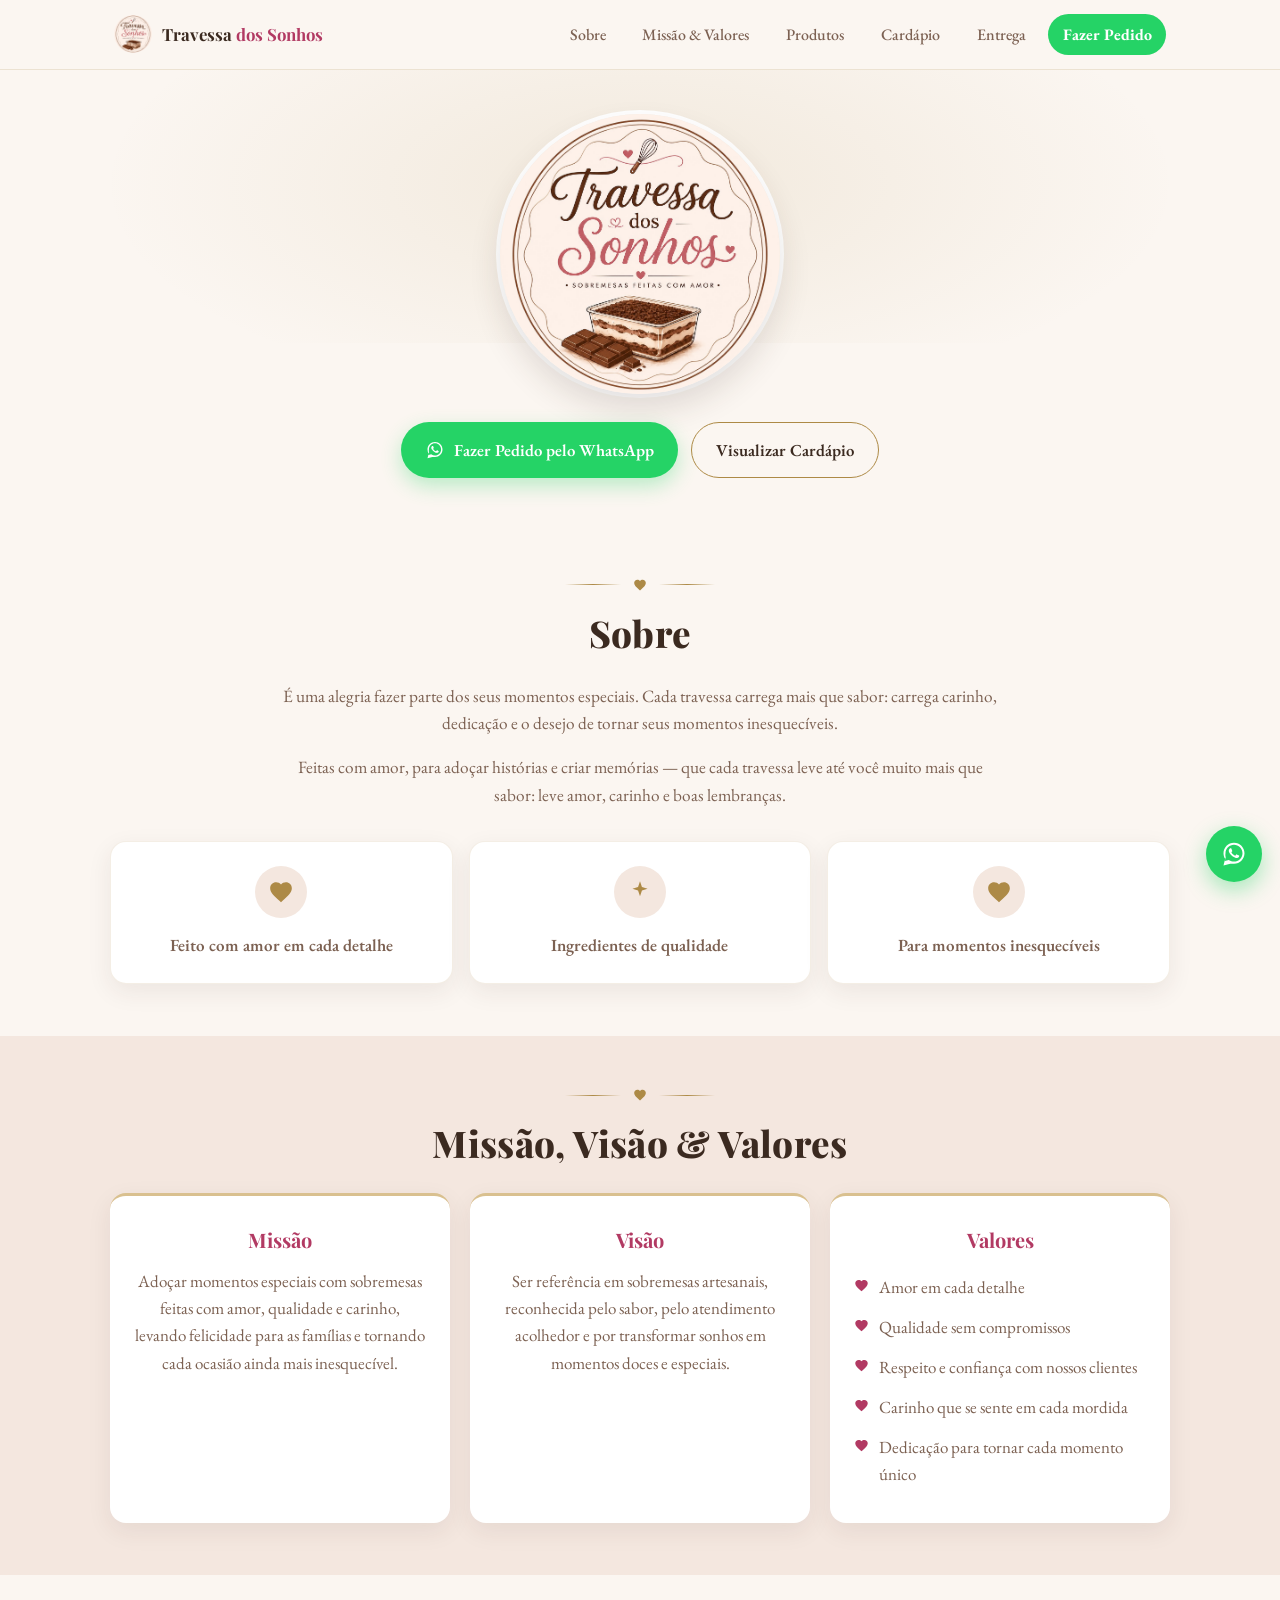
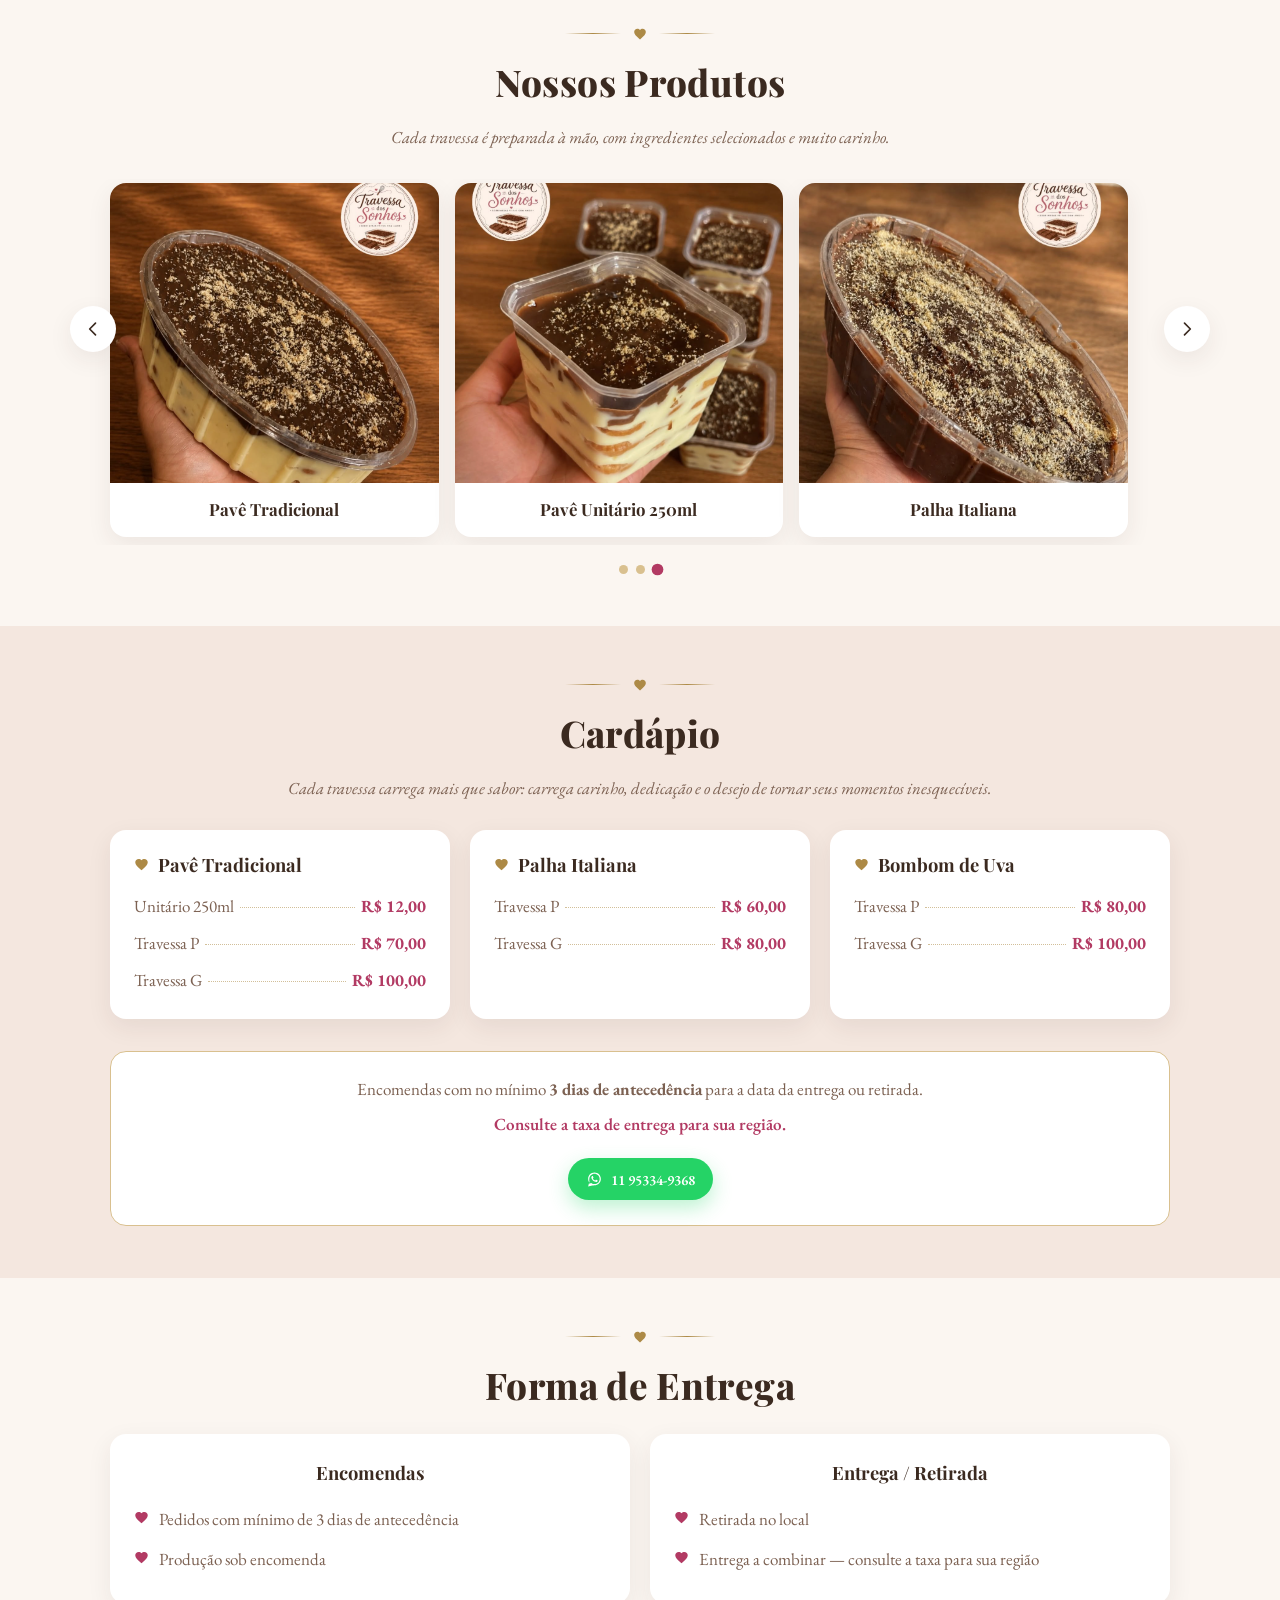
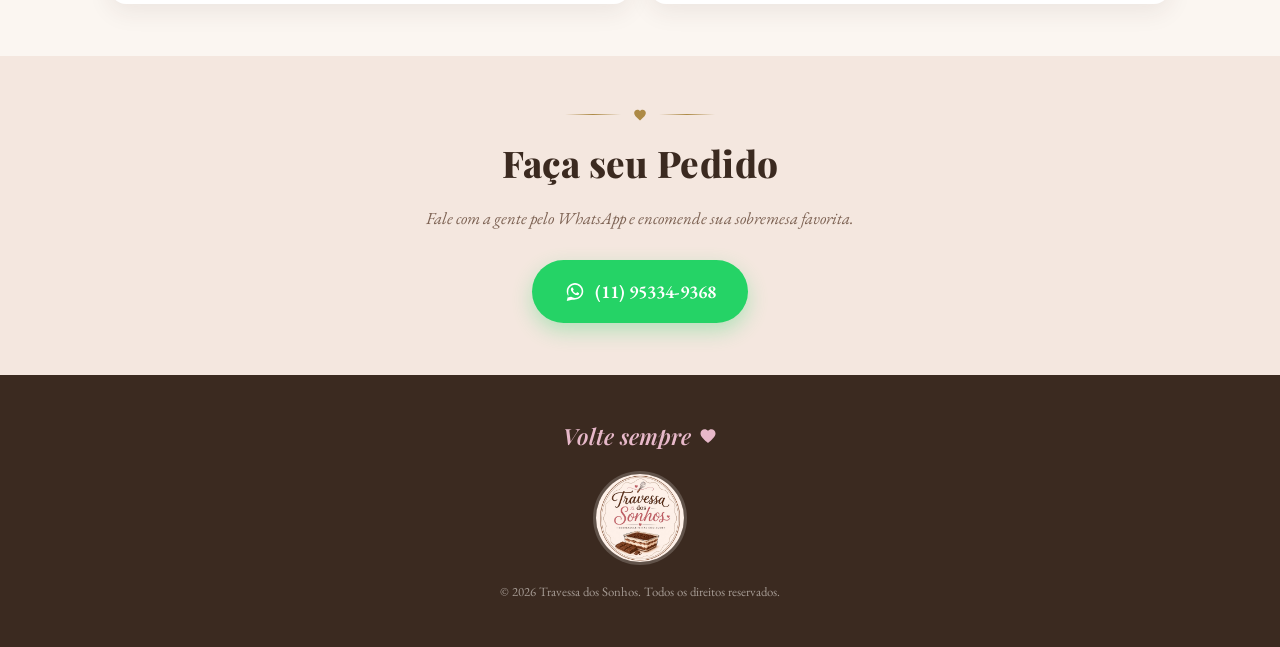
==== travessa-sonhos/index.html @ fc959c84 "Commit initial" ====
<!DOCTYPE html>
<html lang="pt-BR">
<head>
  <meta charset="UTF-8">
  <meta name="viewport" content="width=device-width, initial-scale=1.0">
  <title>Travessa dos Sonhos | Sobremesas Feitas com Amor</title>
  <meta name="description" content="Travessa dos Sonhos — sobremesas artesanais feitas com amor. Pavê Tradicional, Palha Italiana e Bombom de Uva. Peça pelo WhatsApp!">
  <meta name="theme-color" content="#FBF6F1">

  <link rel="icon" type="image/jpeg" href="assets/logo-travessa.jpeg">

  <link rel="preconnect" href="https://fonts.googleapis.com">
  <link rel="preconnect" href="https://fonts.gstatic.com" crossorigin>
  <link href="https://fonts.googleapis.com/css2?family=Playfair+Display:ital,wght@0,600;0,700;0,900;1,600&family=EB+Garamond:ital,wght@0,400;0,500;0,600;1,400&display=swap" rel="stylesheet">

  <link rel="stylesheet" href="css/style.css">
</head>
<body>

  <!-- Sprite de ícones (sem emojis) -->
  <svg style="display:none" aria-hidden="true">
    <symbol id="icon-heart" viewBox="0 0 24 24">
      <path d="M12 21.35l-1.45-1.32C5.4 15.36 2 12.28 2 8.5 2 5.42 4.42 3 7.5 3c1.74 0 3.41.81 4.5 2.09C13.09 3.81 14.76 3 16.5 3 19.58 3 22 5.42 22 8.5c0 3.78-3.4 6.86-8.55 11.54L12 21.35z"/>
    </symbol>
    <symbol id="icon-sparkle" viewBox="0 0 24 24">
      <path d="M12 2l1.8 5.4L19 9l-5.2 1.6L12 16l-1.8-5.4L5 9l5.2-1.6L12 2z"/>
    </symbol>
    <symbol id="icon-whatsapp" viewBox="0 0 32 32">
      <path d="M16.001 3C9.373 3 4 8.373 4 15c0 2.386.7 4.61 1.906 6.475L4 29l7.71-1.878A11.94 11.94 0 0 0 16.001 27C22.628 27 28 21.627 28 15S22.628 3 16.001 3Zm0 21.7c-2.05 0-3.955-.6-5.56-1.633l-.399-.25-4.573 1.114 1.155-4.457-.26-.412A9.65 9.65 0 0 1 6.3 15c0-5.352 4.35-9.7 9.701-9.7 5.352 0 9.7 4.348 9.7 9.7 0 5.352-4.348 9.7-9.7 9.7Zm5.34-7.27c-.293-.147-1.734-.856-2.003-.955-.269-.098-.465-.147-.66.147-.196.293-.758.955-.929 1.15-.171.196-.343.22-.636.074-.293-.147-1.236-.456-2.354-1.454-.87-.776-1.458-1.734-1.629-2.027-.171-.293-.018-.451.129-.598.132-.132.293-.343.44-.514.147-.171.196-.293.293-.489.098-.196.049-.367-.024-.514-.074-.147-.66-1.594-.905-2.183-.238-.572-.48-.494-.66-.503l-.562-.01c-.196 0-.514.073-.783.367-.269.293-1.026 1.003-1.026 2.444 0 1.442 1.05 2.836 1.196 3.032.147.196 2.067 3.157 5.008 4.427.7.302 1.246.482 1.672.617.702.223 1.341.192 1.847.117.563-.084 1.734-.709 1.978-1.393.245-.685.245-1.271.171-1.393-.073-.122-.269-.196-.562-.343Z"/>
    </symbol>
    <symbol id="icon-arrow" viewBox="0 0 24 24">
      <path d="M9 5l7 7-7 7" fill="none" stroke="currentColor" stroke-width="2" stroke-linecap="round" stroke-linejoin="round"/>
    </symbol>
  </svg>

  <!-- Botão flutuante WhatsApp -->
  <a href="https://wa.me/5511953349368?text=Ol%C3%A1!%20Gostaria%20de%20fazer%20um%20pedido%20na%20Travessa%20dos%20Sonhos."
     class="floating-whatsapp" target="_blank" rel="noopener" aria-label="Falar no WhatsApp">
    <svg class="icon" width="28" height="28" aria-hidden="true"><use href="#icon-whatsapp"></use></svg>
  </a>

  <!-- Cabeçalho / Navegação -->
  <header class="header" id="topo">
    <div class="container header__inner">
      <a href="#topo" class="brand-mini">
        <img src="assets/logo-travessa.jpeg" alt="" class="brand-mini__logo" width="38" height="38">
        <span class="brand-mini__text">Travessa <span class="brand-mini__accent">dos Sonhos</span></span>
      </a>

      <button class="nav-toggle" id="navToggle" aria-label="Abrir menu" aria-expanded="false">
        <span></span><span></span><span></span>
      </button>

      <nav class="nav" id="nav">
        <a href="#sobre">Sobre</a>
        <a href="#missao">Missão &amp; Valores</a>
        <a href="#produtos">Produtos</a>
        <a href="#cardapio">Cardápio</a>
        <a href="#entrega">Entrega</a>
        <a href="#contato" class="nav__cta">Fazer Pedido</a>
      </nav>
    </div>
  </header>

  <!-- Hero -->
  <section class="hero">
    <div class="hero__glow" aria-hidden="true"></div>
    <div class="container hero__inner">
      <img class="hero__logo" src="assets/logo-travessa.jpeg" alt="Travessa dos Sonhos — Sobremesas feitas com amor" width="260" height="260">

      <div class="hero__actions">
        <a href="https://wa.me/5511953349368?text=Ol%C3%A1!%20Gostaria%20de%20fazer%20um%20pedido%20na%20Travessa%20dos%20Sonhos."
           class="btn btn--whatsapp" target="_blank" rel="noopener">
          <svg class="icon" width="20" height="20" aria-hidden="true"><use href="#icon-whatsapp"></use></svg>
          Fazer Pedido pelo WhatsApp
        </a>
        <a href="#cardapio" class="btn btn--outline">
          Visualizar Cardápio
        </a>
      </div>
    </div>
  </section>

  <!-- Sobre -->
  <section id="sobre" class="section reveal">
    <div class="container">
      <div class="divider" aria-hidden="true"><svg class="icon icon--gold" width="14" height="14"><use href="#icon-heart"></use></svg></div>
      <h2 class="section-title">Sobre</h2>

      <p class="sobre__text">
        É uma alegria fazer parte dos seus momentos especiais. Cada travessa carrega
        mais que sabor: carrega carinho, dedicação e o desejo de tornar seus momentos
        inesquecíveis.
      </p>
      <p class="sobre__text">
        Feitas com amor, para adoçar histórias e criar memórias — que cada travessa
        leve até você muito mais que sabor: leve amor, carinho e boas lembranças.
      </p>

      <div class="highlight-grid">
        <div class="highlight-card">
          <span class="highlight-card__icon"><svg class="icon" width="26" height="26"><use href="#icon-heart"></use></svg></span>
          <p>Feito com amor em cada detalhe</p>
        </div>
        <div class="highlight-card">
          <span class="highlight-card__icon"><svg class="icon" width="26" height="26"><use href="#icon-sparkle"></use></svg></span>
          <p>Ingredientes de qualidade</p>
        </div>
        <div class="highlight-card">
          <span class="highlight-card__icon"><svg class="icon" width="26" height="26"><use href="#icon-heart"></use></svg></span>
          <p>Para momentos inesquecíveis</p>
        </div>
      </div>
    </div>
  </section>

  <!-- Missão, Visão e Valores -->
  <section id="missao" class="section section--tint reveal">
    <div class="container">
      <div class="divider" aria-hidden="true"><svg class="icon icon--gold" width="14" height="14"><use href="#icon-heart"></use></svg></div>
      <h2 class="section-title">Missão, Visão &amp; Valores</h2>

      <div class="mvv-grid">
        <article class="mvv-card">
          <h3>Missão</h3>
          <p>Adoçar momentos especiais com sobremesas feitas com amor, qualidade e
            carinho, levando felicidade para as famílias e tornando cada ocasião
            ainda mais inesquecível.</p>
        </article>

        <article class="mvv-card">
          <h3>Visão</h3>
          <p>Ser referência em sobremesas artesanais, reconhecida pelo sabor, pelo
            atendimento acolhedor e por transformar sonhos em momentos doces e
            especiais.</p>
        </article>

        <article class="mvv-card mvv-card--values">
          <h3>Valores</h3>
          <ul class="heart-list">
            <li><svg class="icon icon--rose" width="15" height="15"><use href="#icon-heart"></use></svg> Amor em cada detalhe</li>
            <li><svg class="icon icon--rose" width="15" height="15"><use href="#icon-heart"></use></svg> Qualidade sem compromissos</li>
            <li><svg class="icon icon--rose" width="15" height="15"><use href="#icon-heart"></use></svg> Respeito e confiança com nossos clientes</li>
            <li><svg class="icon icon--rose" width="15" height="15"><use href="#icon-heart"></use></svg> Carinho que se sente em cada mordida</li>
            <li><svg class="icon icon--rose" width="15" height="15"><use href="#icon-heart"></use></svg> Dedicação para tornar cada momento único</li>
          </ul>
        </article>
      </div>
    </div>
  </section>

  <!-- Produtos (carrossel) -->
  <section id="produtos" class="section reveal">
    <div class="container">
      <div class="divider" aria-hidden="true"><svg class="icon icon--gold" width="14" height="14"><use href="#icon-heart"></use></svg></div>
      <h2 class="section-title">Nossos Produtos</h2>
      <p class="section-subtitle">
        Cada travessa é preparada à mão, com ingredientes selecionados e muito carinho.
      </p>
    </div>

    <div class="carousel">
      <button class="carousel__arrow carousel__arrow--prev" id="carouselPrev" aria-label="Produto anterior">
        <svg class="icon" width="20" height="20" viewBox="0 0 24 24"><use href="#icon-arrow" transform="rotate(180 12 12)"></use></svg>
      </button>

      <div class="carousel__viewport">
        <ul class="carousel__track" id="carouselTrack">
          <li class="carousel__slide">
            <img src="assets/produtos/pave-tradicional.png" alt="Pavê Tradicional — Travessa dos Sonhos" loading="lazy" style="object-position: center 38%;">
            <span class="carousel__caption">Pavê Tradicional</span>
          </li>
          <li class="carousel__slide">
            <img src="assets/produtos/pave-pote.png" alt="Pavê Tradicional Unitário 250ml — Travessa dos Sonhos" loading="lazy" style="object-position: center 60%;">
            <span class="carousel__caption">Pavê Unitário 250ml</span>
          </li>
          <li class="carousel__slide">
            <img src="assets/produtos/palha-italiana.png" alt="Palha Italiana — Travessa dos Sonhos" loading="lazy" style="object-position: center 42%;">
            <span class="carousel__caption">Palha Italiana</span>
          </li>
        </ul>
      </div>

      <button class="carousel__arrow carousel__arrow--next" id="carouselNext" aria-label="Próximo produto">
        <svg class="icon" width="20" height="20"><use href="#icon-arrow"></use></svg>
      </button>
    </div>

    <div class="carousel__dots" id="carouselDots"></div>
  </section>

  <!-- Cardápio -->
  <section id="cardapio" class="section section--tint reveal">
    <div class="container">
      <div class="divider" aria-hidden="true"><svg class="icon icon--gold" width="14" height="14"><use href="#icon-heart"></use></svg></div>
      <h2 class="section-title">Cardápio</h2>
      <p class="section-subtitle">
        Cada travessa carrega mais que sabor: carrega carinho, dedicação e o desejo
        de tornar seus momentos inesquecíveis.
      </p>

      <div class="menu">
        <div class="menu__item">
          <div class="menu__item-head">
            <svg class="icon icon--gold" width="15" height="15" aria-hidden="true"><use href="#icon-heart"></use></svg>
            <h3>Pavê Tradicional</h3>
          </div>
          <ul class="menu__prices">
            <li><span>Unitário 250ml</span><span class="dots"></span><span class="price">R$ 12,00</span></li>
            <li><span>Travessa P</span><span class="dots"></span><span class="price">R$ 70,00</span></li>
            <li><span>Travessa G</span><span class="dots"></span><span class="price">R$ 100,00</span></li>
          </ul>
        </div>

        <div class="menu__item">
          <div class="menu__item-head">
            <svg class="icon icon--gold" width="15" height="15" aria-hidden="true"><use href="#icon-heart"></use></svg>
            <h3>Palha Italiana</h3>
          </div>
          <ul class="menu__prices">
            <li><span>Travessa P</span><span class="dots"></span><span class="price">R$ 60,00</span></li>
            <li><span>Travessa G</span><span class="dots"></span><span class="price">R$ 80,00</span></li>
          </ul>
        </div>

        <div class="menu__item">
          <div class="menu__item-head">
            <svg class="icon icon--gold" width="15" height="15" aria-hidden="true"><use href="#icon-heart"></use></svg>
            <h3>Bombom de Uva</h3>
          </div>
          <ul class="menu__prices">
            <li><span>Travessa P</span><span class="dots"></span><span class="price">R$ 80,00</span></li>
            <li><span>Travessa G</span><span class="dots"></span><span class="price">R$ 100,00</span></li>
          </ul>
        </div>
      </div>

      <div class="notice-box">
        <p>Encomendas com no mínimo <strong>3 dias de antecedência</strong> para a data da entrega ou retirada.</p>
        <p class="notice-box__pink">Consulte a taxa de entrega para sua região.</p>
        <a href="https://wa.me/5511953349368?text=Ol%C3%A1!%20Vim%20pelo%20card%C3%A1pio%20e%20gostaria%20de%20fazer%20um%20pedido."
           class="btn btn--whatsapp btn--small" target="_blank" rel="noopener">
          <svg class="icon" width="17" height="17" aria-hidden="true"><use href="#icon-whatsapp"></use></svg>
          11 95334-9368
        </a>
      </div>
    </div>
  </section>

  <!-- Forma de Entrega -->
  <section id="entrega" class="section reveal">
    <div class="container">
      <div class="divider" aria-hidden="true"><svg class="icon icon--gold" width="14" height="14"><use href="#icon-heart"></use></svg></div>
      <h2 class="section-title">Forma de Entrega</h2>

      <div class="entrega-grid">
        <article class="entrega-card">
          <h3>Encomendas</h3>
          <ul class="heart-list">
            <li><svg class="icon icon--rose" width="15" height="15"><use href="#icon-heart"></use></svg> Pedidos com mínimo de 3 dias de antecedência</li>
            <li><svg class="icon icon--rose" width="15" height="15"><use href="#icon-heart"></use></svg> Produção sob encomenda</li>
          </ul>
        </article>

        <article class="entrega-card">
          <h3>Entrega / Retirada</h3>
          <ul class="heart-list">
            <li><svg class="icon icon--rose" width="15" height="15"><use href="#icon-heart"></use></svg> Retirada no local</li>
            <li><svg class="icon icon--rose" width="15" height="15"><use href="#icon-heart"></use></svg> Entrega a combinar — consulte a taxa para sua região</li>
          </ul>
        </article>
      </div>
    </div>
  </section>

  <!-- Contato -->
  <section id="contato" class="section section--tint contato reveal">
    <div class="container">
      <div class="divider" aria-hidden="true"><svg class="icon icon--gold" width="14" height="14"><use href="#icon-heart"></use></svg></div>
      <h2 class="section-title">Faça seu Pedido</h2>
      <p class="section-subtitle">
        Fale com a gente pelo WhatsApp e encomende sua sobremesa favorita.
      </p>

      <a href="https://wa.me/5511953349368?text=Ol%C3%A1!%20Gostaria%20de%20fazer%20um%20pedido%20na%20Travessa%20dos%20Sonhos."
         class="btn btn--whatsapp btn--large" target="_blank" rel="noopener">
        <svg class="icon" width="22" height="22" aria-hidden="true"><use href="#icon-whatsapp"></use></svg>
        (11) 95334-9368
      </a>
    </div>
  </section>

  <!-- Rodapé -->
  <footer class="footer">
    <div class="container">
      <p class="footer__script">Volte sempre <svg class="icon icon--rose-soft" width="18" height="18" aria-hidden="true"><use href="#icon-heart"></use></svg></p>
      <img class="footer__logo" src="assets/logo-travessa.jpeg" alt="Travessa dos Sonhos" width="88" height="88">
      <p class="footer__copy">&copy; <span id="year"></span> Travessa dos Sonhos. Todos os direitos reservados.</p>
    </div>
  </footer>

  <script src="js/script.js"></script>
</body>
</html>
---- travessa-sonhos/css/style.css ----
/* =========================================
   Travessa dos Sonhos — mobile-first styles
   ========================================= */

:root {
  --color-cream: #FBF6F1;
  --color-blush: #F4E7DF;
  --color-white: #FFFFFF;
  --color-ink: #3B2A20;
  --color-ink-soft: #7C6152;
  --color-gold: #AD8A46;
  --color-gold-light: #D9C08F;
  --color-rose: #B23A63;
  --color-rose-soft: #E7B8C9;
  --color-whatsapp: #25D366;
  --color-whatsapp-dark: #1DA851;

  --font-serif: 'Playfair Display', serif;
  --font-body: 'EB Garamond', serif;

  --max-width: 1100px;
  --radius: 16px;
  --shadow-soft: 0 8px 24px rgba(59, 42, 32, 0.08);
  --shadow-lift: 0 16px 32px rgba(59, 42, 32, 0.14);
  --ease: cubic-bezier(0.22, 1, 0.36, 1);
}

* { box-sizing: border-box; }

html {
  scroll-behavior: smooth;
}

body {
  margin: 0;
  font-family: var(--font-body);
  color: var(--color-ink);
  background: var(--color-cream);
  font-size: 17px;
  line-height: 1.6;
  -webkit-font-smoothing: antialiased;
}

.container {
  width: 100%;
  max-width: var(--max-width);
  margin: 0 auto;
  padding: 0 1.25rem;
}

h1, h2, h3 { margin: 0; color: var(--color-ink); }

a { color: inherit; text-decoration: none; }

img { max-width: 100%; display: block; }

.icon {
  display: inline-block;
  fill: currentColor;
  flex-shrink: 0;
}

.icon--gold { color: var(--color-gold); }
.icon--rose { color: var(--color-rose); }
.icon--rose-soft { color: var(--color-rose-soft); }

a:focus-visible,
button:focus-visible {
  outline: 2px solid var(--color-gold);
  outline-offset: 3px;
  border-radius: 4px;
}

/* ---------- Header ---------- */

.header {
  position: sticky;
  top: 0;
  z-index: 100;
  background: rgba(251, 246, 241, 0.92);
  backdrop-filter: blur(8px);
  border-bottom: 1px solid rgba(173, 138, 70, 0.18);
}

.header__inner {
  display: flex;
  align-items: center;
  justify-content: space-between;
  padding: 0.7rem 1.25rem;
}

.brand-mini {
  display: flex;
  align-items: center;
  gap: 0.6rem;
}

.brand-mini__logo {
  width: 38px;
  height: 38px;
  border-radius: 50%;
  object-fit: cover;
}

.brand-mini__text {
  font-family: var(--font-serif);
  font-weight: 700;
  font-size: 1.05rem;
  color: var(--color-ink);
  line-height: 1.1;
}

.brand-mini__accent {
  color: var(--color-rose);
}

.nav-toggle {
  display: flex;
  flex-direction: column;
  justify-content: center;
  gap: 5px;
  width: 34px;
  height: 34px;
  background: none;
  border: none;
  cursor: pointer;
  padding: 0;
}

.nav-toggle span {
  display: block;
  height: 2px;
  width: 100%;
  background: var(--color-ink);
  border-radius: 2px;
  transition: transform 0.25s var(--ease), opacity 0.25s var(--ease);
}

.nav-toggle[aria-expanded="true"] span:nth-child(1) {
  transform: translateY(7px) rotate(45deg);
}
.nav-toggle[aria-expanded="true"] span:nth-child(2) {
  opacity: 0;
}
.nav-toggle[aria-expanded="true"] span:nth-child(3) {
  transform: translateY(-7px) rotate(-45deg);
}

.nav {
  position: absolute;
  top: 100%;
  left: 0;
  right: 0;
  display: flex;
  flex-direction: column;
  background: var(--color-white);
  border-bottom: 1px solid rgba(173, 138, 70, 0.18);
  box-shadow: var(--shadow-soft);
  max-height: 0;
  overflow: hidden;
  transition: max-height 0.3s var(--ease);
}

.nav.is-open {
  max-height: 340px;
}

.nav a {
  padding: 0.9rem 1.25rem;
  font-size: 1rem;
  color: var(--color-ink-soft);
  border-top: 1px solid rgba(173, 138, 70, 0.12);
  font-weight: 500;
  transition: color 0.2s ease, background-color 0.2s ease;
}

.nav a:first-child { border-top: none; }

.nav a:hover {
  color: var(--color-rose);
  background: var(--color-blush);
}

.nav__cta {
  color: var(--color-whatsapp-dark) !important;
  font-weight: 700 !important;
}

/* ---------- Buttons ---------- */

.btn {
  display: inline-flex;
  align-items: center;
  justify-content: center;
  gap: 0.55rem;
  padding: 0.85rem 1.5rem;
  border-radius: 999px;
  font-family: var(--font-body);
  font-size: 1.05rem;
  font-weight: 600;
  border: none;
  cursor: pointer;
  transition: transform 0.25s var(--ease), box-shadow 0.25s var(--ease), background-color 0.25s var(--ease);
  will-change: transform;
}

.btn--whatsapp {
  background: var(--color-whatsapp);
  color: #fff;
  box-shadow: 0 8px 20px rgba(37, 211, 102, 0.3);
}

.btn--whatsapp:hover {
  transform: translateY(-3px);
  background: var(--color-whatsapp-dark);
  box-shadow: 0 14px 28px rgba(37, 211, 102, 0.4);
}

.btn--whatsapp:active {
  transform: translateY(-1px) scale(0.98);
}

.btn--outline {
  background: transparent;
  color: var(--color-ink);
  border: 1.5px solid var(--color-gold);
  box-shadow: none;
}

.btn--outline:hover {
  transform: translateY(-3px);
  background: var(--color-white);
  border-color: var(--color-rose);
  color: var(--color-rose);
  box-shadow: var(--shadow-soft);
}

.btn--outline:active {
  transform: translateY(-1px) scale(0.98);
}

.btn--small {
  padding: 0.6rem 1.1rem;
  font-size: 0.9rem;
  margin-top: 0.75rem;
}

.btn--large {
  padding: 1.05rem 2rem;
  font-size: 1.15rem;
}

/* ---------- Floating WhatsApp ---------- */

.floating-whatsapp {
  position: fixed;
  right: 1.1rem;
  bottom: 1.1rem;
  width: 56px;
  height: 56px;
  border-radius: 50%;
  background: var(--color-whatsapp);
  color: #fff;
  display: flex;
  align-items: center;
  justify-content: center;
  box-shadow: 0 8px 22px rgba(37, 211, 102, 0.4);
  z-index: 200;
  transition: transform 0.25s var(--ease), box-shadow 0.25s var(--ease), background-color 0.25s var(--ease);
  animation: pulse-wa 2.6s infinite;
}

.floating-whatsapp:hover {
  transform: scale(1.08);
  background: var(--color-whatsapp-dark);
  animation-play-state: paused;
}

@keyframes pulse-wa {
  0%   { box-shadow: 0 0 0 0 rgba(37, 211, 102, 0.5), 0 8px 22px rgba(37, 211, 102, 0.4); }
  70%  { box-shadow: 0 0 0 14px rgba(37, 211, 102, 0), 0 8px 22px rgba(37, 211, 102, 0.4); }
  100% { box-shadow: 0 0 0 0 rgba(37, 211, 102, 0), 0 8px 22px rgba(37, 211, 102, 0.4); }
}

/* ---------- Hero ---------- */

.hero {
  position: relative;
  padding: 2.75rem 0 3rem;
  text-align: center;
  overflow: hidden;
  background: var(--color-cream);
}

.hero__glow {
  position: absolute;
  inset: -10% 0 auto 0;
  height: 70%;
  background: radial-gradient(ellipse 60% 100% at center, rgba(173, 138, 70, 0.12) 0%, rgba(173, 138, 70, 0) 70%);
  pointer-events: none;
}

.hero__inner {
  position: relative;
  display: flex;
  flex-direction: column;
  align-items: center;
  gap: 1.75rem;
}

.hero__logo {
  width: 210px;
  height: 210px;
  border-radius: 50%;
  object-fit: cover;
  box-shadow: var(--shadow-lift), 0 0 0 4px var(--color-white);
}

.hero__actions {
  display: flex;
  flex-direction: column;
  align-items: stretch;
  gap: 0.85rem;
  width: 100%;
  max-width: 320px;
}

.hero__actions .btn {
  width: 100%;
}

/* ---------- Sections ---------- */

.section {
  padding: 3.25rem 0;
  background: var(--color-cream);
}

.section--tint {
  background: var(--color-blush);
}

.section-title {
  font-family: var(--font-serif);
  font-weight: 800;
  font-size: 1.85rem;
  text-align: center;
  letter-spacing: 0.01em;
  margin-bottom: 1.25rem;
}

.section-subtitle {
  text-align: center;
  max-width: 42em;
  margin: -0.5rem auto 1.75rem;
  color: var(--color-ink-soft);
  font-style: italic;
  font-size: 1.05rem;
}

.divider {
  display: flex;
  align-items: center;
  justify-content: center;
  gap: 0.75rem;
  margin-bottom: 0.75rem;
}

.divider::before,
.divider::after {
  content: '';
  height: 1px;
  width: 56px;
  background: linear-gradient(90deg, transparent, var(--color-gold), transparent);
}

/* Sobre */

.sobre__text {
  max-width: 42em;
  margin: 0 auto 1rem;
  text-align: center;
  font-size: 1.08rem;
  color: var(--color-ink-soft);
}

.highlight-grid {
  display: grid;
  grid-template-columns: 1fr;
  gap: 1rem;
  margin-top: 2rem;
}

.highlight-card {
  background: var(--color-white);
  border: 1px solid rgba(173, 138, 70, 0.14);
  border-radius: var(--radius);
  padding: 1.5rem 1rem;
  text-align: center;
  box-shadow: var(--shadow-soft);
  transition: transform 0.3s var(--ease), box-shadow 0.3s var(--ease);
}

.highlight-card:hover {
  transform: translateY(-5px);
  box-shadow: var(--shadow-lift);
}

.highlight-card__icon {
  display: inline-flex;
  align-items: center;
  justify-content: center;
  width: 52px;
  height: 52px;
  border-radius: 50%;
  background: var(--color-blush);
  color: var(--color-gold);
  margin-bottom: 0.85rem;
}

.highlight-card p {
  margin: 0;
  font-weight: 600;
  color: var(--color-ink-soft);
}

/* Missão / Visão / Valores */

.mvv-grid {
  display: grid;
  grid-template-columns: 1fr;
  gap: 1.25rem;
}

.mvv-card {
  background: var(--color-white);
  border-radius: var(--radius);
  padding: 1.75rem 1.5rem;
  box-shadow: var(--shadow-soft);
  border-top: 3px solid var(--color-gold-light);
  transition: transform 0.3s var(--ease), box-shadow 0.3s var(--ease);
}

.mvv-card:hover {
  transform: translateY(-5px);
  box-shadow: var(--shadow-lift);
}

.mvv-card h3 {
  font-family: var(--font-serif);
  color: var(--color-rose);
  font-size: 1.25rem;
  margin-bottom: 0.75rem;
  text-align: center;
}

.mvv-card p {
  color: var(--color-ink-soft);
  text-align: center;
  margin: 0;
}

.heart-list {
  list-style: none;
  margin: 0;
  padding: 0;
}

.heart-list li {
  display: flex;
  align-items: flex-start;
  gap: 0.6rem;
  padding: 0.4rem 0;
  color: var(--color-ink-soft);
}

.heart-list .icon {
  margin-top: 0.25rem;
}

/* Carrossel de produtos */

.carousel {
  position: relative;
  max-width: var(--max-width);
  margin: 0 auto;
}

.carousel__viewport {
  overflow-x: auto;
  scroll-snap-type: x mandatory;
  -webkit-overflow-scrolling: touch;
  scrollbar-width: none;
}

.carousel__viewport::-webkit-scrollbar {
  display: none;
}

.carousel__track {
  display: flex;
  gap: 1rem;
  list-style: none;
  margin: 0;
  padding: 0.25rem 1.25rem 0.5rem;
}

.carousel__slide {
  flex: 0 0 78%;
  scroll-snap-align: center;
  border-radius: var(--radius);
  overflow: hidden;
  background: var(--color-white);
  box-shadow: var(--shadow-soft);
  transition: transform 0.3s var(--ease), box-shadow 0.3s var(--ease);
}

.carousel__slide:hover {
  transform: translateY(-5px);
  box-shadow: var(--shadow-lift);
}

.carousel__slide img {
  width: 100%;
  height: 260px;
  object-fit: cover;
  display: block;
}

.carousel__caption {
  display: block;
  text-align: center;
  padding: 0.85rem;
  font-family: var(--font-serif);
  font-weight: 700;
  font-size: 1.05rem;
  color: var(--color-ink);
}

.carousel__arrow {
  position: absolute;
  top: 130px;
  transform: translateY(-50%);
  width: 42px;
  height: 42px;
  border-radius: 50%;
  background: var(--color-white);
  box-shadow: var(--shadow-soft);
  border: none;
  display: flex;
  align-items: center;
  justify-content: center;
  color: var(--color-ink);
  cursor: pointer;
  z-index: 5;
  transition: background-color 0.25s var(--ease), color 0.25s var(--ease), transform 0.25s var(--ease);
}

.carousel__arrow:hover {
  background: var(--color-rose);
  color: #fff;
  transform: translateY(-50%) scale(1.08);
}

.carousel__arrow--prev { left: 0.5rem; }
.carousel__arrow--next { right: 0.5rem; }

.carousel__dots {
  display: flex;
  justify-content: center;
  gap: 0.5rem;
  margin-top: 1.25rem;
}

.carousel__dot {
  width: 9px;
  height: 9px;
  border-radius: 50%;
  background: var(--color-gold-light);
  border: none;
  padding: 0;
  cursor: pointer;
  transition: background-color 0.25s var(--ease), transform 0.25s var(--ease);
}

.carousel__dot:hover {
  background: var(--color-rose-soft);
}

.carousel__dot.is-active {
  background: var(--color-rose);
  transform: scale(1.3);
}

/* Cardápio */

.menu {
  display: flex;
  flex-direction: column;
  gap: 1.25rem;
  margin-bottom: 2rem;
}

.menu__item {
  background: var(--color-white);
  border-radius: var(--radius);
  padding: 1.25rem 1.5rem;
  box-shadow: var(--shadow-soft);
  transition: transform 0.3s var(--ease), box-shadow 0.3s var(--ease);
}

.menu__item:hover {
  transform: translateY(-5px);
  box-shadow: var(--shadow-lift);
}

.menu__item-head {
  display: flex;
  align-items: center;
  gap: 0.55rem;
  margin-bottom: 0.6rem;
}

.menu__item h3 {
  font-family: var(--font-serif);
  font-size: 1.15rem;
  color: var(--color-ink);
}

.menu__prices {
  list-style: none;
  margin: 0;
  padding: 0;
}

.menu__prices li {
  display: flex;
  align-items: baseline;
  gap: 0.4rem;
  padding: 0.3rem 0;
  color: var(--color-ink-soft);
}

.menu__prices .dots {
  flex: 1;
  border-bottom: 1px dotted rgba(173, 138, 70, 0.55);
  height: 0;
  transform: translateY(-4px);
}

.menu__prices .price {
  font-weight: 700;
  color: var(--color-rose);
  white-space: nowrap;
}

.notice-box {
  background: var(--color-white);
  border: 1.5px solid var(--color-gold-light);
  border-radius: var(--radius);
  padding: 1.5rem;
  text-align: center;
}

.notice-box p {
  margin: 0 0 0.5rem;
  color: var(--color-ink-soft);
}

.notice-box__pink {
  color: var(--color-rose) !important;
  font-weight: 600;
}

/* Entrega */

.entrega-grid {
  display: grid;
  grid-template-columns: 1fr;
  gap: 1.25rem;
}

.entrega-card {
  background: var(--color-white);
  border-radius: var(--radius);
  padding: 1.5rem;
  box-shadow: var(--shadow-soft);
  transition: transform 0.3s var(--ease), box-shadow 0.3s var(--ease);
}

.entrega-card:hover {
  transform: translateY(-5px);
  box-shadow: var(--shadow-lift);
}

.entrega-card h3 {
  font-family: var(--font-serif);
  color: var(--color-ink);
  font-size: 1.15rem;
  margin-bottom: 0.75rem;
  text-align: center;
}

/* Contato */

.contato {
  text-align: center;
}

/* Footer */

.footer {
  background: var(--color-ink);
  color: var(--color-cream);
  padding: 2.75rem 0;
  text-align: center;
}

.footer__script {
  display: flex;
  align-items: center;
  justify-content: center;
  gap: 0.5rem;
  font-family: var(--font-serif);
  font-style: italic;
  font-weight: 600;
  font-size: 1.4rem;
  color: var(--color-rose-soft);
  margin: 0 0 1.25rem;
}

.footer__logo {
  width: 88px;
  height: 88px;
  border-radius: 50%;
  object-fit: cover;
  margin: 0 auto 1.25rem;
  box-shadow: 0 0 0 3px rgba(251, 246, 241, 0.2);
}

.footer__copy {
  font-size: 0.8rem;
  color: rgba(251, 246, 241, 0.55);
  margin: 0;
}

/* ---------- Reveal animation ---------- */

.reveal {
  opacity: 0;
  transform: translateY(24px);
  transition: opacity 0.7s var(--ease), transform 0.7s var(--ease);
}

.reveal.is-visible {
  opacity: 1;
  transform: translateY(0);
}

/* =========================================
   Tablet and up
   ========================================= */
@media (min-width: 640px) {
  .highlight-grid {
    grid-template-columns: repeat(3, 1fr);
  }

  .mvv-grid {
    grid-template-columns: repeat(2, 1fr);
  }

  .mvv-card--values {
    grid-column: 1 / -1;
  }

  .entrega-grid {
    grid-template-columns: repeat(2, 1fr);
  }

  .menu {
    display: grid;
    grid-template-columns: repeat(2, 1fr);
  }

  .carousel__slide {
    flex-basis: 46%;
  }
}

/* =========================================
   Desktop
   ========================================= */
@media (min-width: 900px) {
  .header__inner {
    padding: 0.85rem 1.5rem;
  }

  .nav-toggle {
    display: none;
  }

  .nav {
    position: static;
    flex-direction: row;
    max-height: none;
    overflow: visible;
    background: transparent;
    border: none;
    box-shadow: none;
    gap: 0.5rem;
  }

  .nav a {
    border-top: none;
    padding: 0.5rem 0.9rem;
    border-radius: 999px;
  }

  .nav a:hover {
    background: var(--color-blush);
    color: var(--color-rose);
  }

  .nav__cta {
    background: var(--color-whatsapp);
    color: #fff !important;
    transition: background-color 0.25s var(--ease), transform 0.25s var(--ease);
  }

  .nav__cta:hover {
    background: var(--color-whatsapp-dark);
    color: #fff !important;
    transform: translateY(-2px);
  }

  .hero__logo {
    width: 280px;
    height: 280px;
  }

  .hero__actions {
    flex-direction: row;
    max-width: none;
    width: auto;
  }

  .hero__actions .btn {
    width: auto;
  }

  .section-title {
    font-size: 2.3rem;
  }

  .mvv-card--values {
    grid-column: auto;
  }

  .mvv-grid {
    grid-template-columns: repeat(3, 1fr);
  }

  .menu {
    grid-template-columns: repeat(3, 1fr);
  }

  .carousel__slide {
    flex-basis: 31%;
  }

  .carousel__slide img {
    height: 300px;
  }

  .carousel__arrow {
    top: 150px;
    width: 46px;
    height: 46px;
  }

  .carousel__arrow--prev { left: -1.25rem; }
  .carousel__arrow--next { right: -1.25rem; }
}

/* ---------- Reduced motion ---------- */
@media (prefers-reduced-motion: reduce) {
  html { scroll-behavior: auto; }
  .floating-whatsapp { animation: none; }
  .reveal { transition: none; opacity: 1; transform: none; }
  .btn, .highlight-card, .mvv-card, .menu__item, .entrega-card, .floating-whatsapp, .carousel__slide, .carousel__arrow {
    transition: none;
  }

  .carousel__viewport {
    scroll-behavior: auto;
  }
}
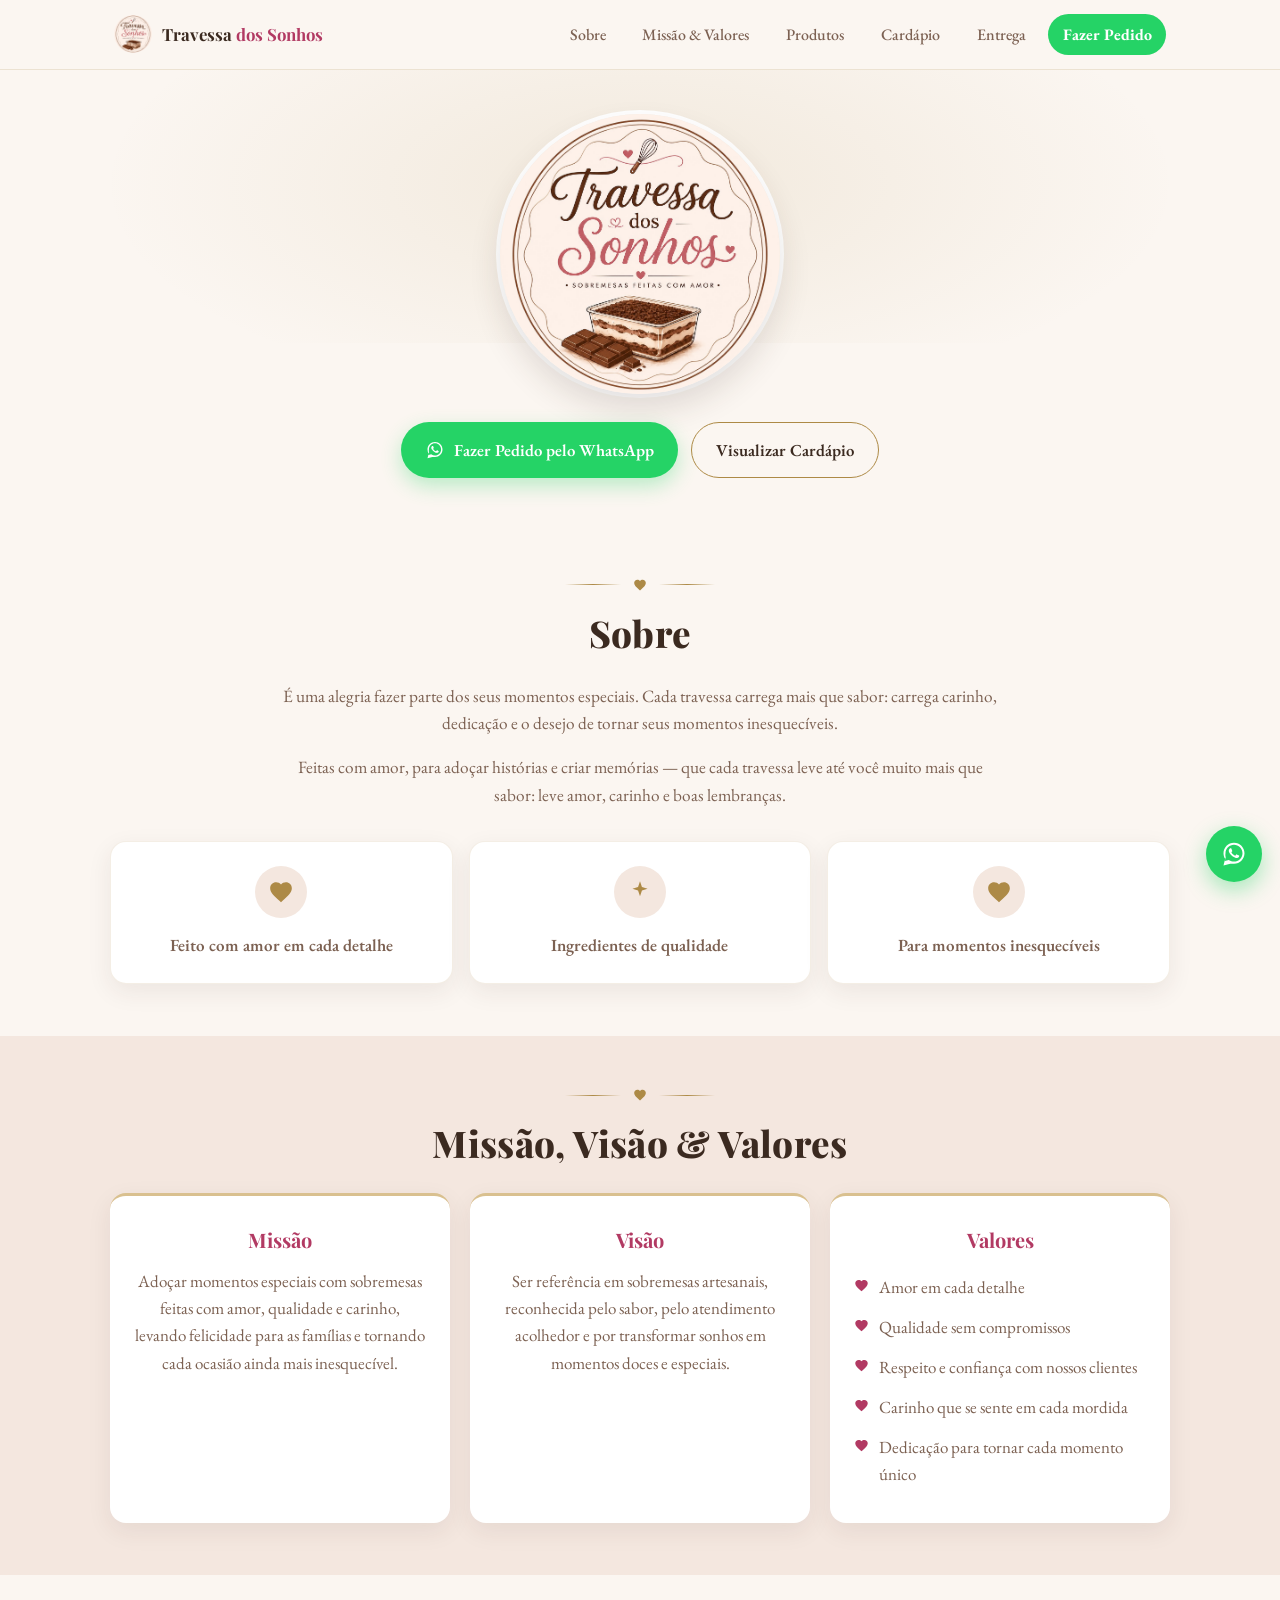
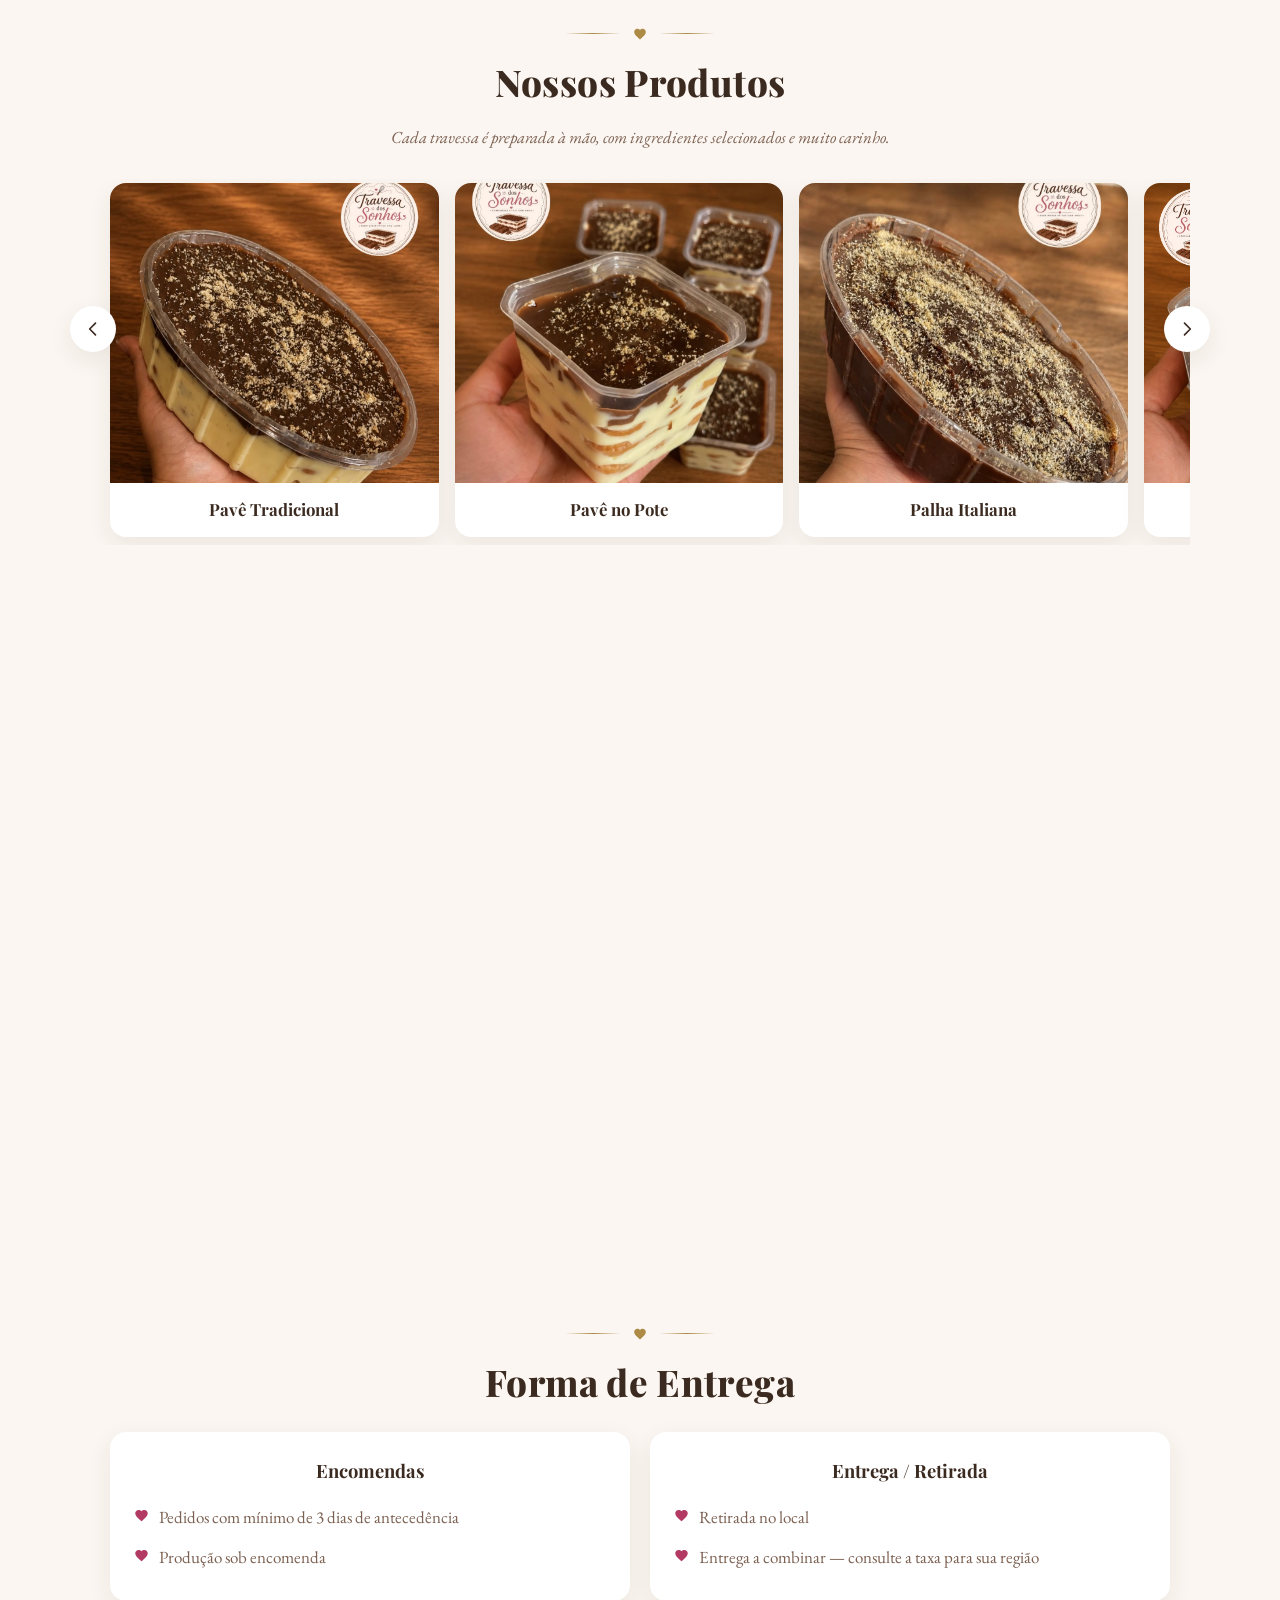
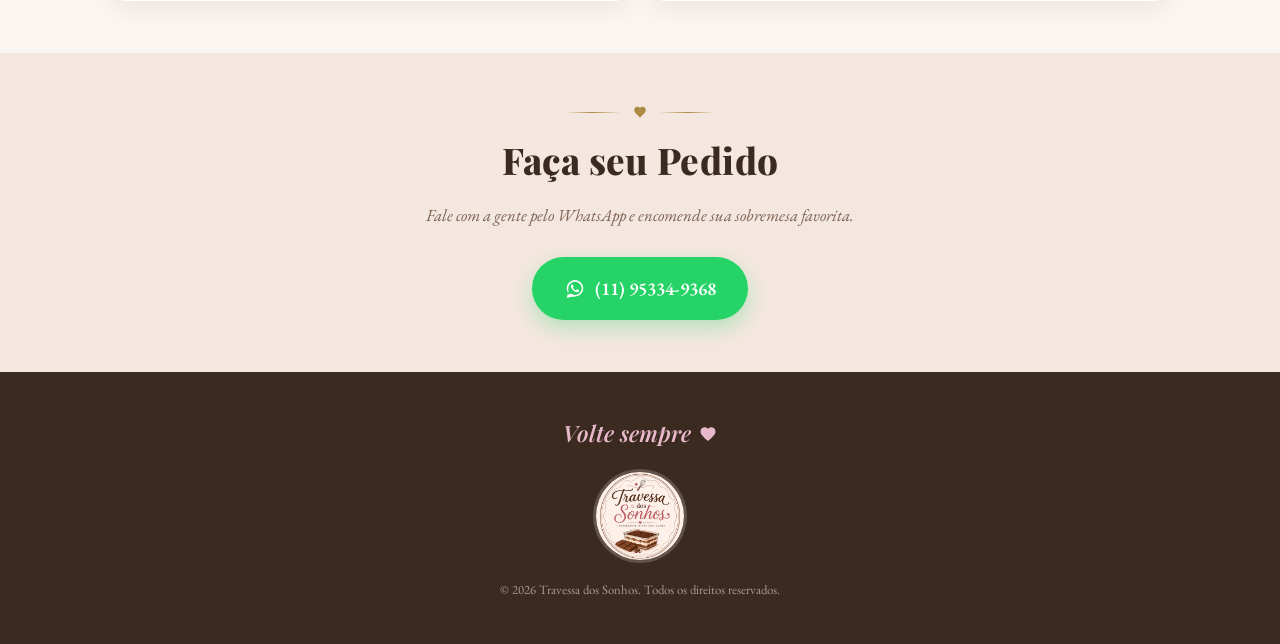
==== commit af23ed1b: "Alterações de design e conteudo" ====
--- a/travessa-sonhos/index.html
+++ b/travessa-sonhos/index.html
@@ -4,7 +4,7 @@
   <meta charset="UTF-8">
   <meta name="viewport" content="width=device-width, initial-scale=1.0">
   <title>Travessa dos Sonhos | Sobremesas Feitas com Amor</title>
-  <meta name="description" content="Travessa dos Sonhos — sobremesas artesanais feitas com amor. Pavê Tradicional, Palha Italiana e Bombom de Uva. Peça pelo WhatsApp!">
+  <meta name="description" content="Travessa dos Sonhos — sobremesas artesanais feitas com amor. Pavê Tradicional, Palha Italiana e Surpresa de Uva. Peça pelo WhatsApp!">
   <meta name="theme-color" content="#FBF6F1">
 
   <link rel="icon" type="image/jpeg" href="assets/logo-travessa.jpeg">
@@ -171,12 +171,20 @@
             <span class="carousel__caption">Pavê Tradicional</span>
           </li>
           <li class="carousel__slide">
-            <img src="assets/produtos/pave-pote.png" alt="Pavê Tradicional Unitário 250ml — Travessa dos Sonhos" loading="lazy" style="object-position: center 60%;">
-            <span class="carousel__caption">Pavê Unitário 250ml</span>
+            <img src="assets/produtos/pave-pote.png" alt="Pavê no Pote — Travessa dos Sonhos" loading="lazy" style="object-position: center 60%;">
+            <span class="carousel__caption">Pavê no Pote</span>
           </li>
           <li class="carousel__slide">
             <img src="assets/produtos/palha-italiana.png" alt="Palha Italiana — Travessa dos Sonhos" loading="lazy" style="object-position: center 42%;">
             <span class="carousel__caption">Palha Italiana</span>
+          </li>
+          <li class="carousel__slide">
+            <img src="assets/produtos/palha-pote.jpeg" alt="Palha no Pote — Travessa dos Sonhos" loading="lazy" style="object-position: center 55%;">
+            <span class="carousel__caption">Palha no Pote</span>
+          </li>
+          <li class="carousel__slide">
+            <img src="assets/produtos/surpresa-pote.jpeg" alt="Surpresa de Uva no Pote — Travessa dos Sonhos" loading="lazy" style="object-position: center 55%;">
+            <span class="carousel__caption">Surpresa no Pote</span>
           </li>
         </ul>
       </div>
@@ -185,8 +193,6 @@
         <svg class="icon" width="20" height="20"><use href="#icon-arrow"></use></svg>
       </button>
     </div>
-
-    <div class="carousel__dots" id="carouselDots"></div>
   </section>
 
   <!-- Cardápio -->
@@ -206,9 +212,9 @@
             <h3>Pavê Tradicional</h3>
           </div>
           <ul class="menu__prices">
-            <li><span>Unitário 250ml</span><span class="dots"></span><span class="price">R$ 12,00</span></li>
-            <li><span>Travessa P</span><span class="dots"></span><span class="price">R$ 70,00</span></li>
-            <li><span>Travessa G</span><span class="dots"></span><span class="price">R$ 100,00</span></li>
+            <li><span>Pavê no Pote</span><span class="dots"></span><span class="price">R$ 12,00</span></li>
+            <li><span class="menu__item-label">Travessa P<small>(serve 3 pessoas)</small></span><span class="dots"></span><span class="price">R$ 55,90</span></li>
+            <li><span class="menu__item-label">Travessa G<small>(serve 8 pessoas)</small></span><span class="dots"></span><span class="price">R$ 100,00</span></li>
           </ul>
         </div>
 
@@ -218,19 +224,21 @@
             <h3>Palha Italiana</h3>
           </div>
           <ul class="menu__prices">
-            <li><span>Travessa P</span><span class="dots"></span><span class="price">R$ 60,00</span></li>
-            <li><span>Travessa G</span><span class="dots"></span><span class="price">R$ 80,00</span></li>
+            <li><span>Palha no Pote</span><span class="dots"></span><span class="price">R$ 12,00</span></li>
+            <li><span class="menu__item-label">Travessa P<small>(serve 3 pessoas)</small></span><span class="dots"></span><span class="price">R$ 50,00</span></li>
+            <li><span class="menu__item-label">Travessa G<small>(serve 8 pessoas)</small></span><span class="dots"></span><span class="price">R$ 80,00</span></li>
           </ul>
         </div>
 
         <div class="menu__item">
           <div class="menu__item-head">
             <svg class="icon icon--gold" width="15" height="15" aria-hidden="true"><use href="#icon-heart"></use></svg>
-            <h3>Bombom de Uva</h3>
+            <h3>Surpresa de Uva</h3>
           </div>
           <ul class="menu__prices">
-            <li><span>Travessa P</span><span class="dots"></span><span class="price">R$ 80,00</span></li>
-            <li><span>Travessa G</span><span class="dots"></span><span class="price">R$ 100,00</span></li>
+            <li><span>Surpresa no Pote</span><span class="dots"></span><span class="price">R$ 12,00</span></li>
+            <li><span class="menu__item-label">Travessa P<small>(serve 3 pessoas)</small></span><span class="dots"></span><span class="price">R$ 55,90</span></li>
+            <li><span class="menu__item-label">Travessa G<small>(serve 8 pessoas)</small></span><span class="dots"></span><span class="price">R$ 90,00</span></li>
           </ul>
         </div>
       </div>
--- a/travessa-sonhos/css/style.css
+++ b/travessa-sonhos/css/style.css
@@ -565,33 +565,6 @@
 .carousel__arrow--prev { left: 0.5rem; }
 .carousel__arrow--next { right: 0.5rem; }
 
-.carousel__dots {
-  display: flex;
-  justify-content: center;
-  gap: 0.5rem;
-  margin-top: 1.25rem;
-}
-
-.carousel__dot {
-  width: 9px;
-  height: 9px;
-  border-radius: 50%;
-  background: var(--color-gold-light);
-  border: none;
-  padding: 0;
-  cursor: pointer;
-  transition: background-color 0.25s var(--ease), transform 0.25s var(--ease);
-}
-
-.carousel__dot:hover {
-  background: var(--color-rose-soft);
-}
-
-.carousel__dot.is-active {
-  background: var(--color-rose);
-  transform: scale(1.3);
-}
-
 /* Cardápio */
 
 .menu {
@@ -635,10 +608,23 @@
 
 .menu__prices li {
   display: flex;
-  align-items: baseline;
+  align-items: center;
   gap: 0.4rem;
-  padding: 0.3rem 0;
+  padding: 0.35rem 0;
   color: var(--color-ink-soft);
+}
+
+.menu__item-label {
+  display: flex;
+  flex-direction: column;
+  line-height: 1.3;
+}
+
+.menu__item-label small {
+  font-size: 0.72em;
+  font-style: italic;
+  color: var(--color-ink-soft);
+  opacity: 0.75;
 }
 
 .menu__prices .dots {
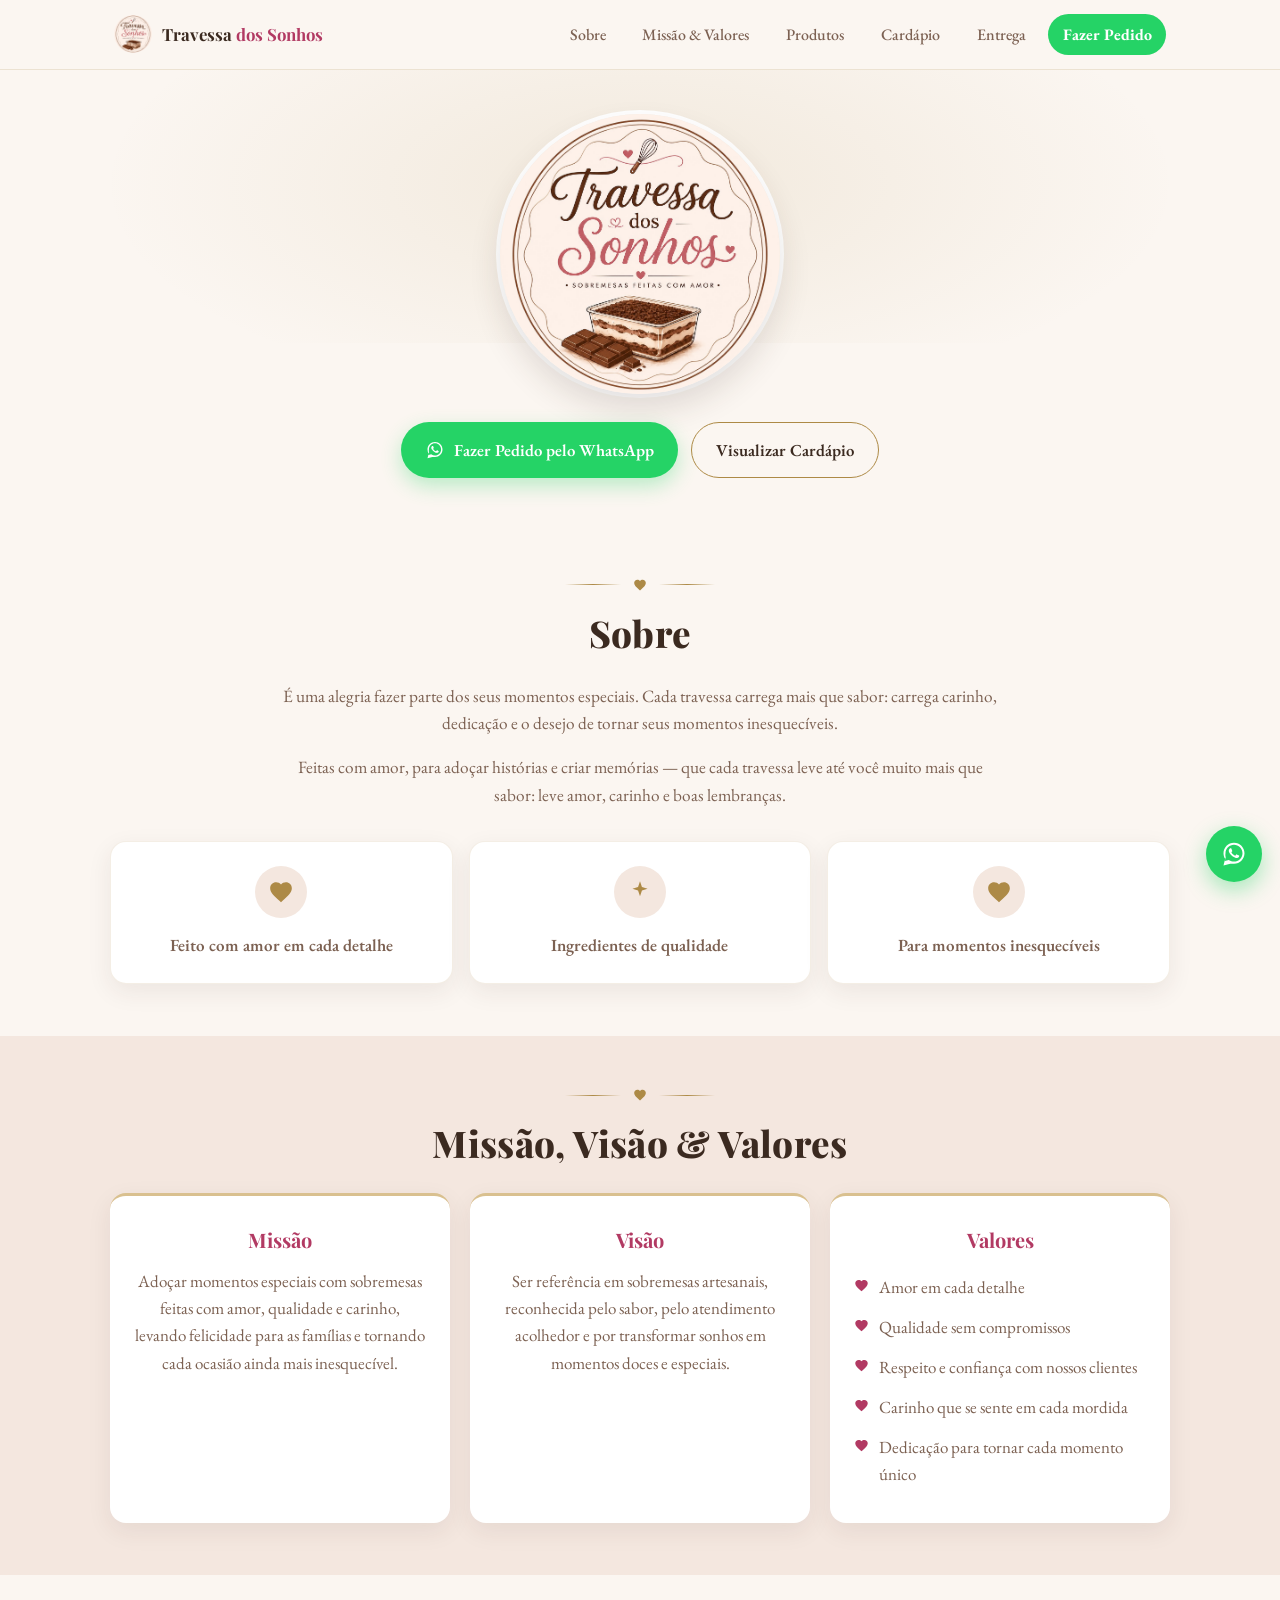
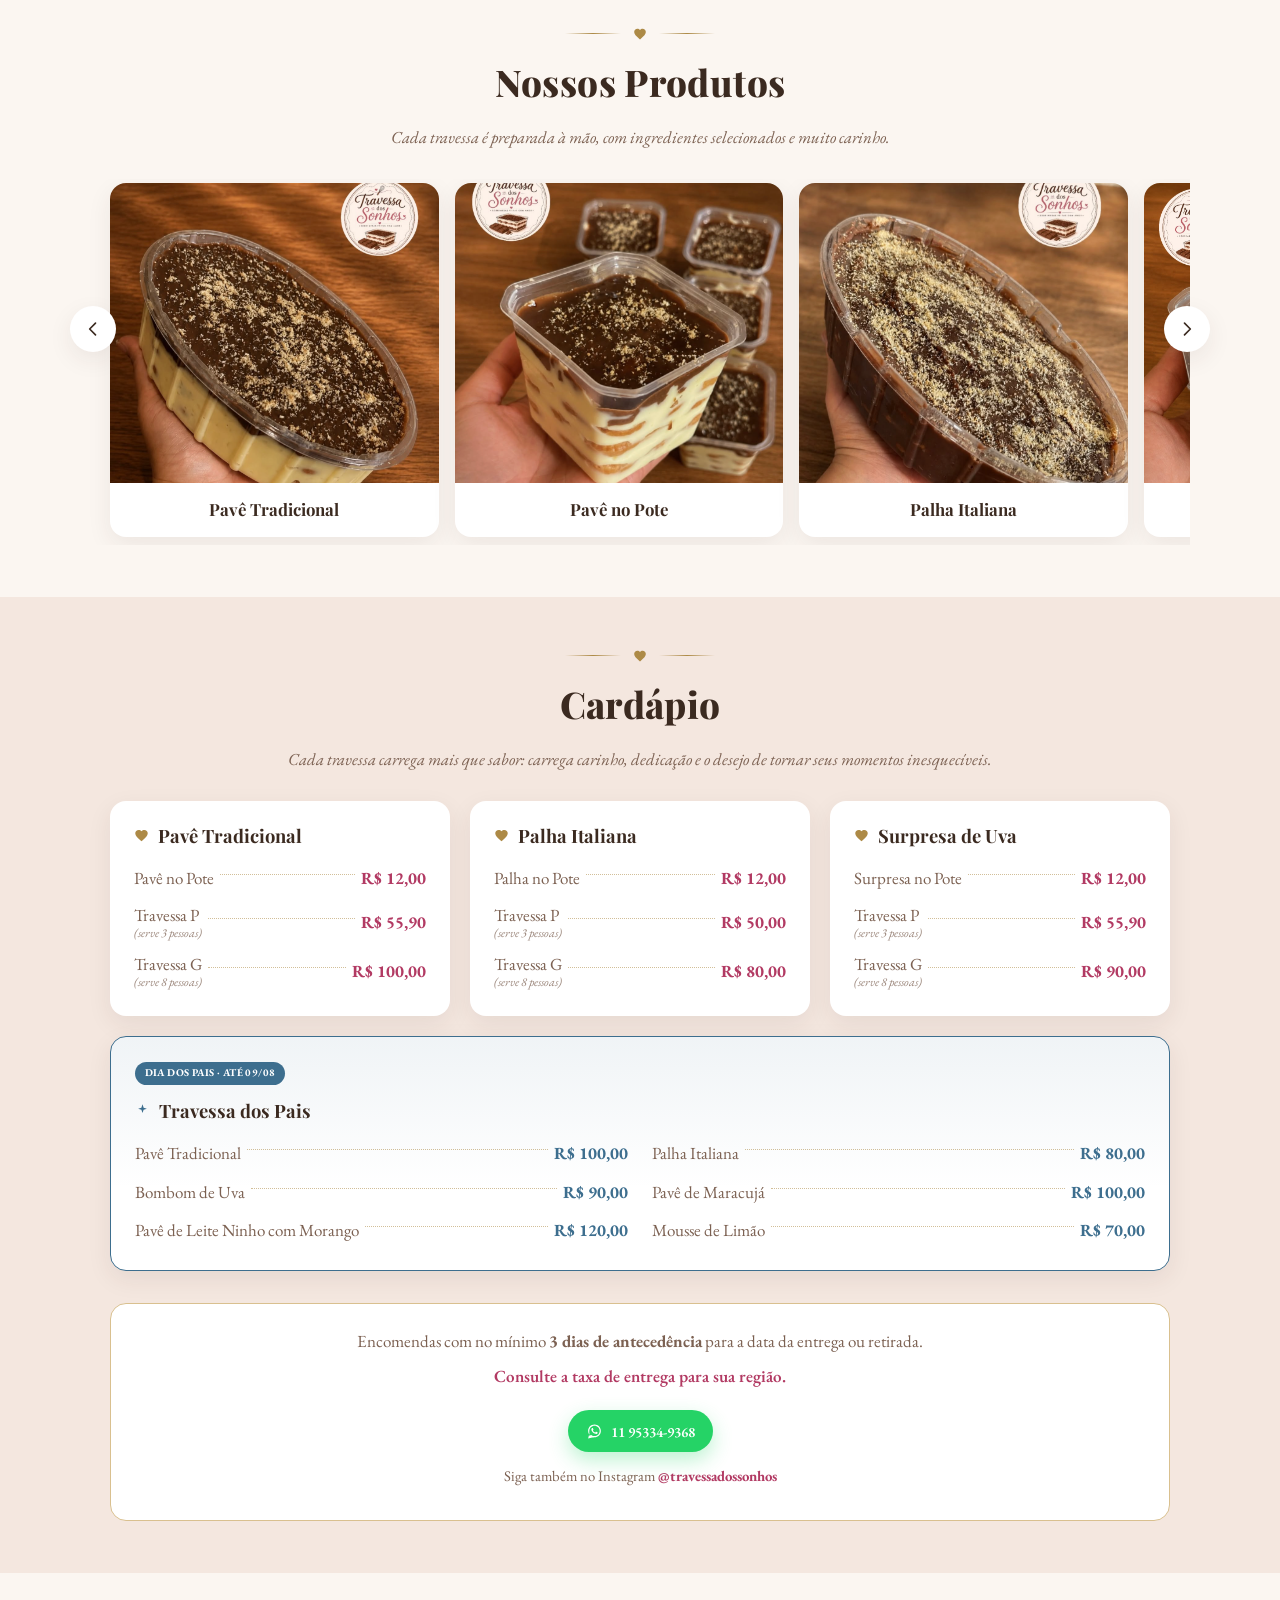
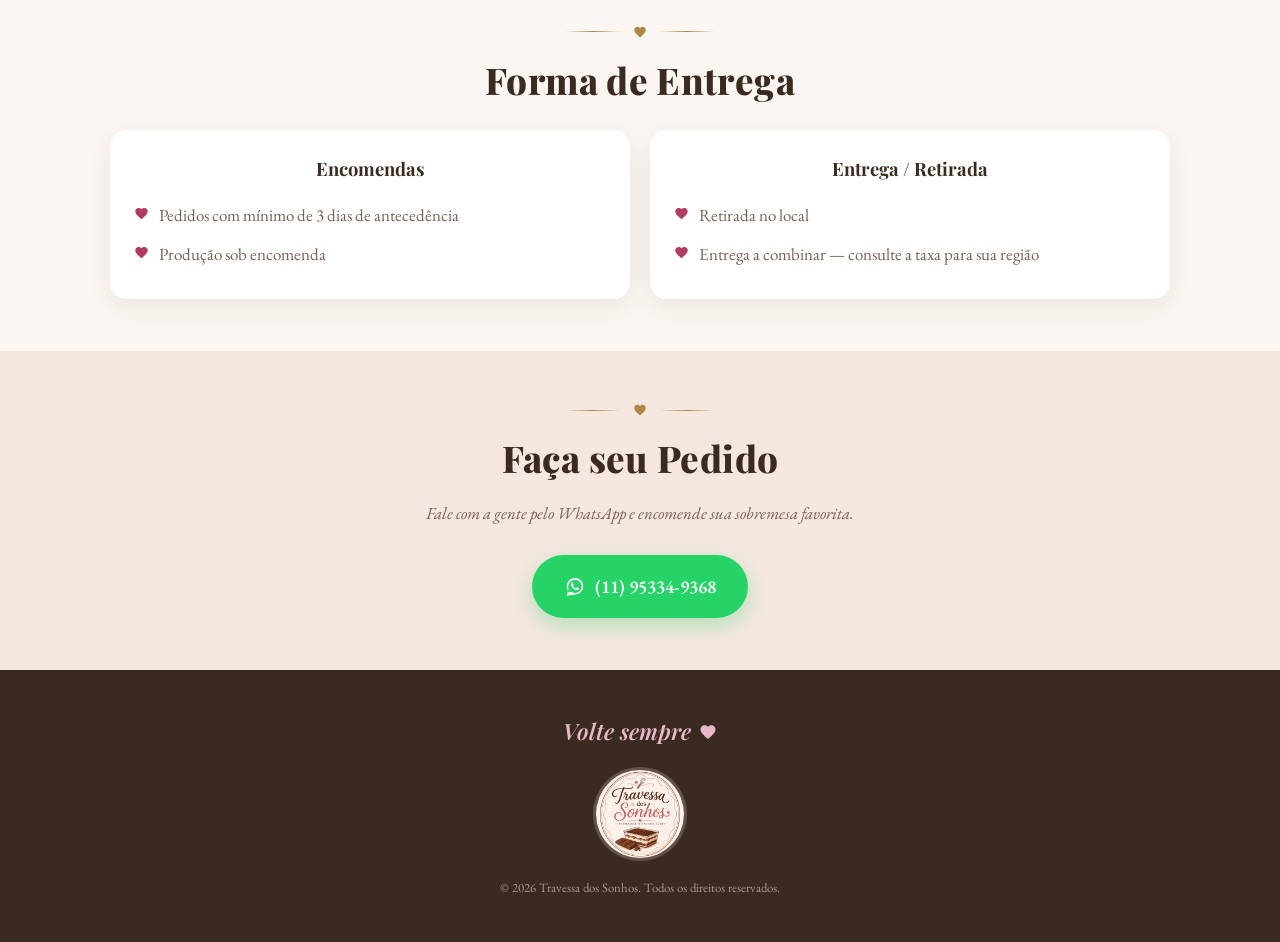
==== commit ac8b186b: "Adiciona card especial de Dia dos Pais no cardápio da Travessa dos Sonhos Card "Travessa dos Pais" d" ====
--- a/travessa-sonhos/index.html
+++ b/travessa-sonhos/index.html
@@ -241,6 +241,22 @@
             <li><span class="menu__item-label">Travessa G<small>(serve 8 pessoas)</small></span><span class="dots"></span><span class="price">R$ 90,00</span></li>
           </ul>
         </div>
+
+        <div class="menu__item menu__item--special">
+          <span class="tag-special">Dia dos Pais · até 09/08</span>
+          <div class="menu__item-head">
+            <svg class="icon icon--blue" width="15" height="15" aria-hidden="true"><use href="#icon-sparkle"></use></svg>
+            <h3>Travessa dos Pais</h3>
+          </div>
+          <ul class="menu__prices">
+            <li><span>Pavê Tradicional</span><span class="dots"></span><span class="price price--blue">R$ 100,00</span></li>
+            <li><span>Palha Italiana</span><span class="dots"></span><span class="price price--blue">R$ 80,00</span></li>
+            <li><span>Bombom de Uva</span><span class="dots"></span><span class="price price--blue">R$ 90,00</span></li>
+            <li><span>Pavê de Maracujá</span><span class="dots"></span><span class="price price--blue">R$ 100,00</span></li>
+            <li><span>Pavê de Leite Ninho com Morango</span><span class="dots"></span><span class="price price--blue">R$ 120,00</span></li>
+            <li><span>Mousse de Limão</span><span class="dots"></span><span class="price price--blue">R$ 70,00</span></li>
+          </ul>
+        </div>
       </div>
 
       <div class="notice-box">
@@ -251,6 +267,7 @@
           <svg class="icon" width="17" height="17" aria-hidden="true"><use href="#icon-whatsapp"></use></svg>
           11 95334-9368
         </a>
+        <p class="notice-box__instagram">Siga também no Instagram <a href="https://www.instagram.com/travessadossonhos" target="_blank" rel="noopener">@travessadossonhos</a></p>
       </div>
     </div>
   </section>
--- a/travessa-sonhos/css/style.css
+++ b/travessa-sonhos/css/style.css
@@ -12,6 +12,8 @@
   --color-gold-light: #D9C08F;
   --color-rose: #B23A63;
   --color-rose-soft: #E7B8C9;
+  --color-blue: #3D6E8E;
+  --color-blue-soft: #A9C6D6;
   --color-whatsapp: #25D366;
   --color-whatsapp-dark: #1DA851;
 
@@ -640,6 +642,42 @@
   white-space: nowrap;
 }
 
+/* Destaque Dia dos Pais (temporário) dentro do cardápio único */
+
+.menu__item--special {
+  border: 1.5px solid var(--color-blue);
+  background: linear-gradient(180deg, rgba(61, 110, 142, 0.08), rgba(61, 110, 142, 0) 65%), var(--color-white);
+}
+
+.icon--blue { color: var(--color-blue); }
+
+.tag-special {
+  display: inline-block;
+  margin-bottom: 0.65rem;
+  padding: 0.2rem 0.6rem;
+  border-radius: 999px;
+  background: var(--color-blue);
+  color: #fff;
+  font-size: 0.65rem;
+  font-weight: 700;
+  letter-spacing: 0.04em;
+  text-transform: uppercase;
+}
+
+.price--blue {
+  color: var(--color-blue) !important;
+}
+
+.notice-box__instagram {
+  margin-top: 0.75rem !important;
+  font-size: 0.92rem;
+}
+
+.notice-box__instagram a {
+  color: var(--color-rose);
+  font-weight: 700;
+}
+
 .notice-box {
   background: var(--color-white);
   border: 1.5px solid var(--color-gold-light);
@@ -766,6 +804,16 @@
   .menu {
     display: grid;
     grid-template-columns: repeat(2, 1fr);
+  }
+
+  .menu__item--special {
+    grid-column: 1 / -1;
+  }
+
+  .menu__item--special .menu__prices {
+    display: grid;
+    grid-template-columns: repeat(2, 1fr);
+    column-gap: 1.5rem;
   }
 
   .carousel__slide {
